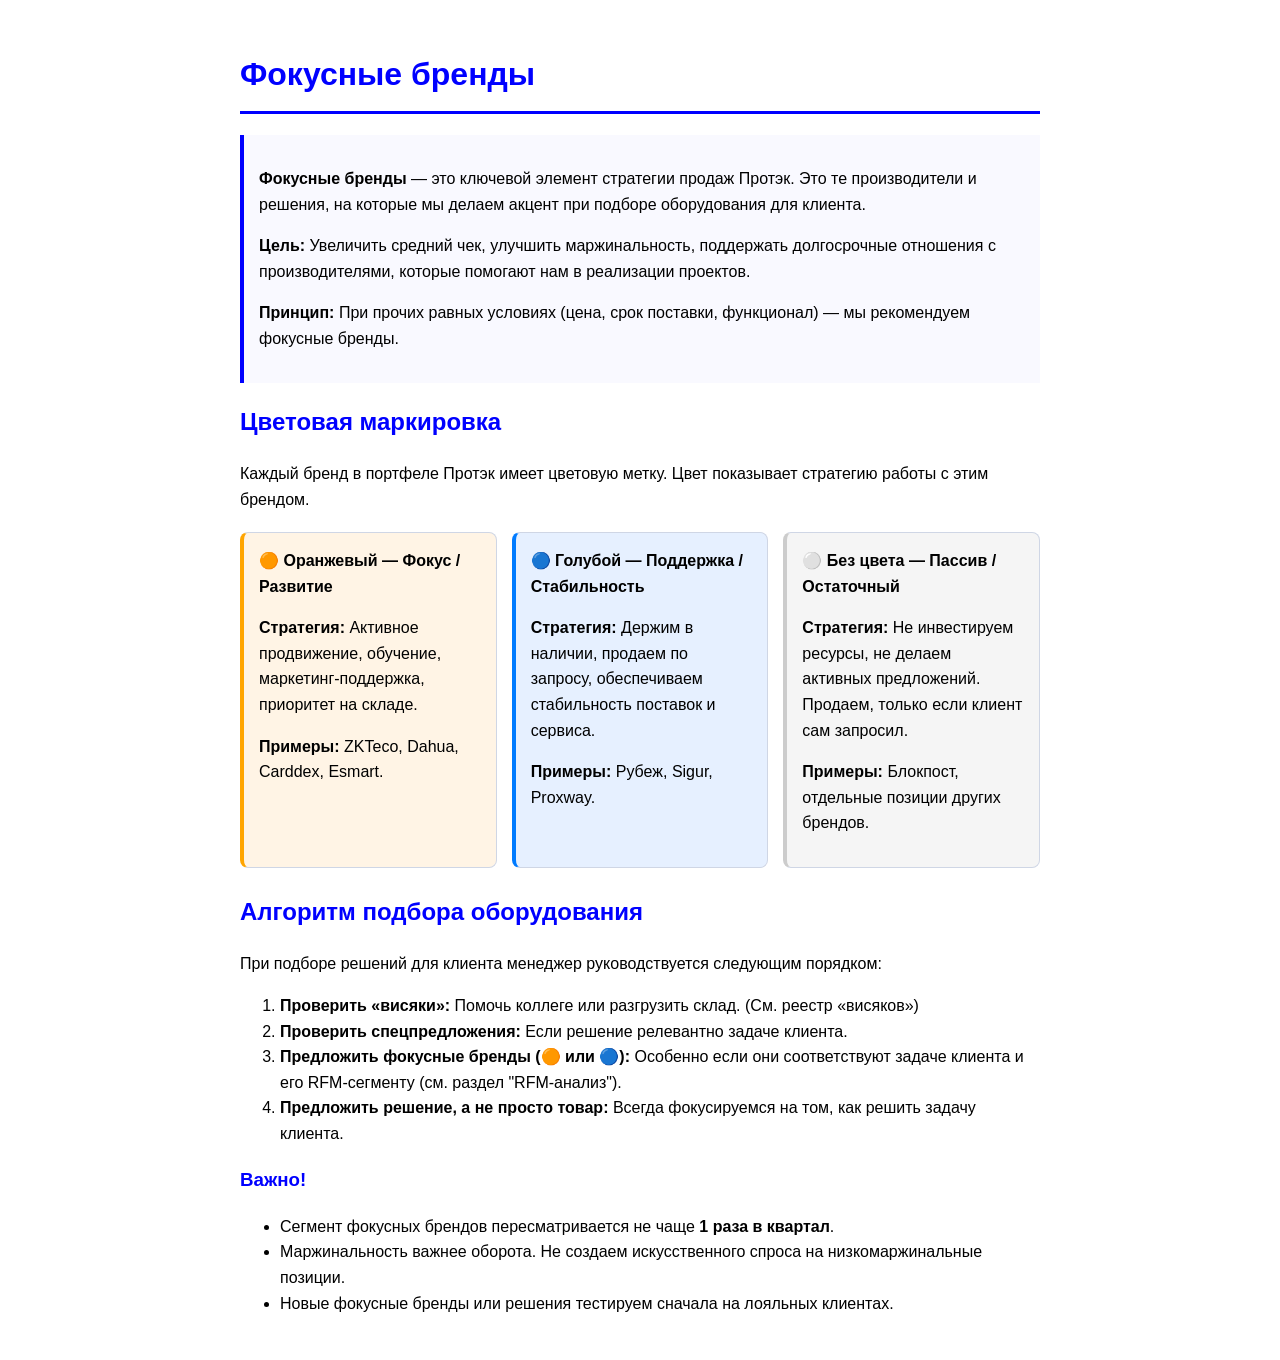
==== fokusnye-brendy.html @ a999ce34 "Rename fokusnye-brendy to fokusnye-brendy.html" ====
<!DOCTYPE html>
<html lang="ru">
<head>
    <meta charset="UTF-8">
    <meta name="viewport" content="width=device-width, initial-scale=1.0">
    <title>Фокусные бренды - Книга продаж Протэк</title>
    <!-- Стили можно вставить в HTML-блок на странице -->
    <style>
        .promek-fokus-section {
            font-family: 'Arial', sans-serif; /* Замените на Actay, если подключен */
            max-width: 800px;
            margin: 0 auto;
            padding: 20px;
            line-height: 1.6;
        }
        .promek-fokus-section h1,
        .promek-fokus-section h2,
        .promek-fokus-section h3 {
            color: #0000ff; /* Основной синий */
        }
        .promek-fokus-section h1 {
            border-bottom: 3px solid #0000ff;
            padding-bottom: 10px;
        }
        .promek-fokus-definition {
            background-color: #f9f9ff; /* Вторичный светлый фон */
            padding: 15px;
            border-left: 4px solid #0000ff;
            margin: 20px 0;
        }
        .promek-fokus-colors-grid {
            display: grid;
            grid-template-columns: repeat(auto-fit, minmax(250px, 1fr));
            gap: 15px;
            margin: 20px 0;
        }
        .promek-fokus-color-card {
            border: 1px solid #cfd6e5;
            border-radius: 8px;
            padding: 15px;
        }
        .promek-fokus-orange { background-color: #fff4e5; border-left: 4px solid #ffa500; } /* Условный оранжевый */
        .promek-fokus-blue { background-color: #e6f0ff; border-left: 4px solid #007bff; } /* Условный голубой */
        .promek-fokus-white { background-color: #f5f5f5; border-left: 4px solid #ccc; } /* Условный "без цвета" */


        .promek-fokus-color-title {
            font-weight: bold;
            margin-bottom: 5px;
        }
        .promek-fokus-algo-title { margin-top: 25px; }
    </style>
</head>
<body>

<div class="promek-fokus-section">

    <h1>Фокусные бренды</h1>

    <div class="promek-fokus-definition">
        <p><strong>Фокусные бренды</strong> — это ключевой элемент стратегии продаж Протэк. Это те производители и решения, на которые мы делаем акцент при подборе оборудования для клиента.</p>
        <p><strong>Цель:</strong> Увеличить средний чек, улучшить маржинальность, поддержать долгосрочные отношения с производителями, которые помогают нам в реализации проектов.</p>
        <p><strong>Принцип:</strong> При прочих равных условиях (цена, срок поставки, функционал) — мы рекомендуем фокусные бренды.</p>
    </div>

    <h2>Цветовая маркировка</h2>
    <p>Каждый бренд в портфеле Протэк имеет цветовую метку. Цвет показывает стратегию работы с этим брендом.</p>

    <div class="promek-fokus-colors-grid">
        <div class="promek-fokus-color-card promek-fokus-orange">
            <div class="promek-fokus-color-title">🟠 Оранжевый — Фокус / Развитие</div>
            <p><strong>Стратегия:</strong> Активное продвижение, обучение, маркетинг-поддержка, приоритет на складе.</p>
            <p><strong>Примеры:</strong> ZKTeco, Dahua, <span class="promek-highlight">Carddex</span>, <span class="promek-highlight">Esmart</span>.</p>
        </div>

        <div class="promek-fokus-color-card promek-fokus-blue">
            <div class="promek-fokus-color-title">🔵 Голубой — Поддержка / Стабильность</div>
            <p><strong>Стратегия:</strong> Держим в наличии, продаем по запросу, обеспечиваем стабильность поставок и сервиса.</p>
            <p><strong>Примеры:</strong> <span class="promek-highlight">Рубеж</span>, Sigur, Proxway.</p>
        </div>

        <div class="promek-fokus-color-card promek-fokus-white">
            <div class="promek-fokus-color-title">⚪ Без цвета — Пассив / Остаточный</div>
            <p><strong>Стратегия:</strong> Не инвестируем ресурсы, не делаем активных предложений. Продаем, только если клиент сам запросил.</p>
            <p><strong>Примеры:</strong> <span class="promek-highlight">Блокпост</span>, отдельные позиции других брендов.</p>
        </div>

    </div>

    <h2 class="promek-fokus-algo-title">Алгоритм подбора оборудования</h2>
    <p>При подборе решений для клиента менеджер руководствуется следующим порядком:</p>
    <ol>
        <li><strong>Проверить «висяки»:</strong> Помочь коллеге или разгрузить склад. (См. реестр «висяков»)</li>
        <li><strong>Проверить спецпредложения:</strong> Если решение релевантно задаче клиента.</li>
        <li><strong>Предложить фокусные бренды (<span style="color:#ffa500;">🟠</span> или <span style="color:#007bff;">🔵</span>):</strong> Особенно если они соответствуют задаче клиента и его RFM-сегменту (см. раздел "RFM-анализ").</li>
        <li><strong>Предложить решение, а не просто товар:</strong> Всегда фокусируемся на том, как решить задачу клиента.</li>
    </ol>

    <h3>Важно!</h3>
    <ul>
        <li>Сегмент фокусных брендов пересматривается не чаще <strong>1 раза в квартал</strong>.</li>
        <li>Маржинальность важнее оборота. Не создаем искусственного спроса на низкомаржинальные позиции.</li>
        <li>Новые фокусные бренды или решения тестируем сначала на лояльных клиентах.</li>
    </ul>

</div>

</body>
</html>
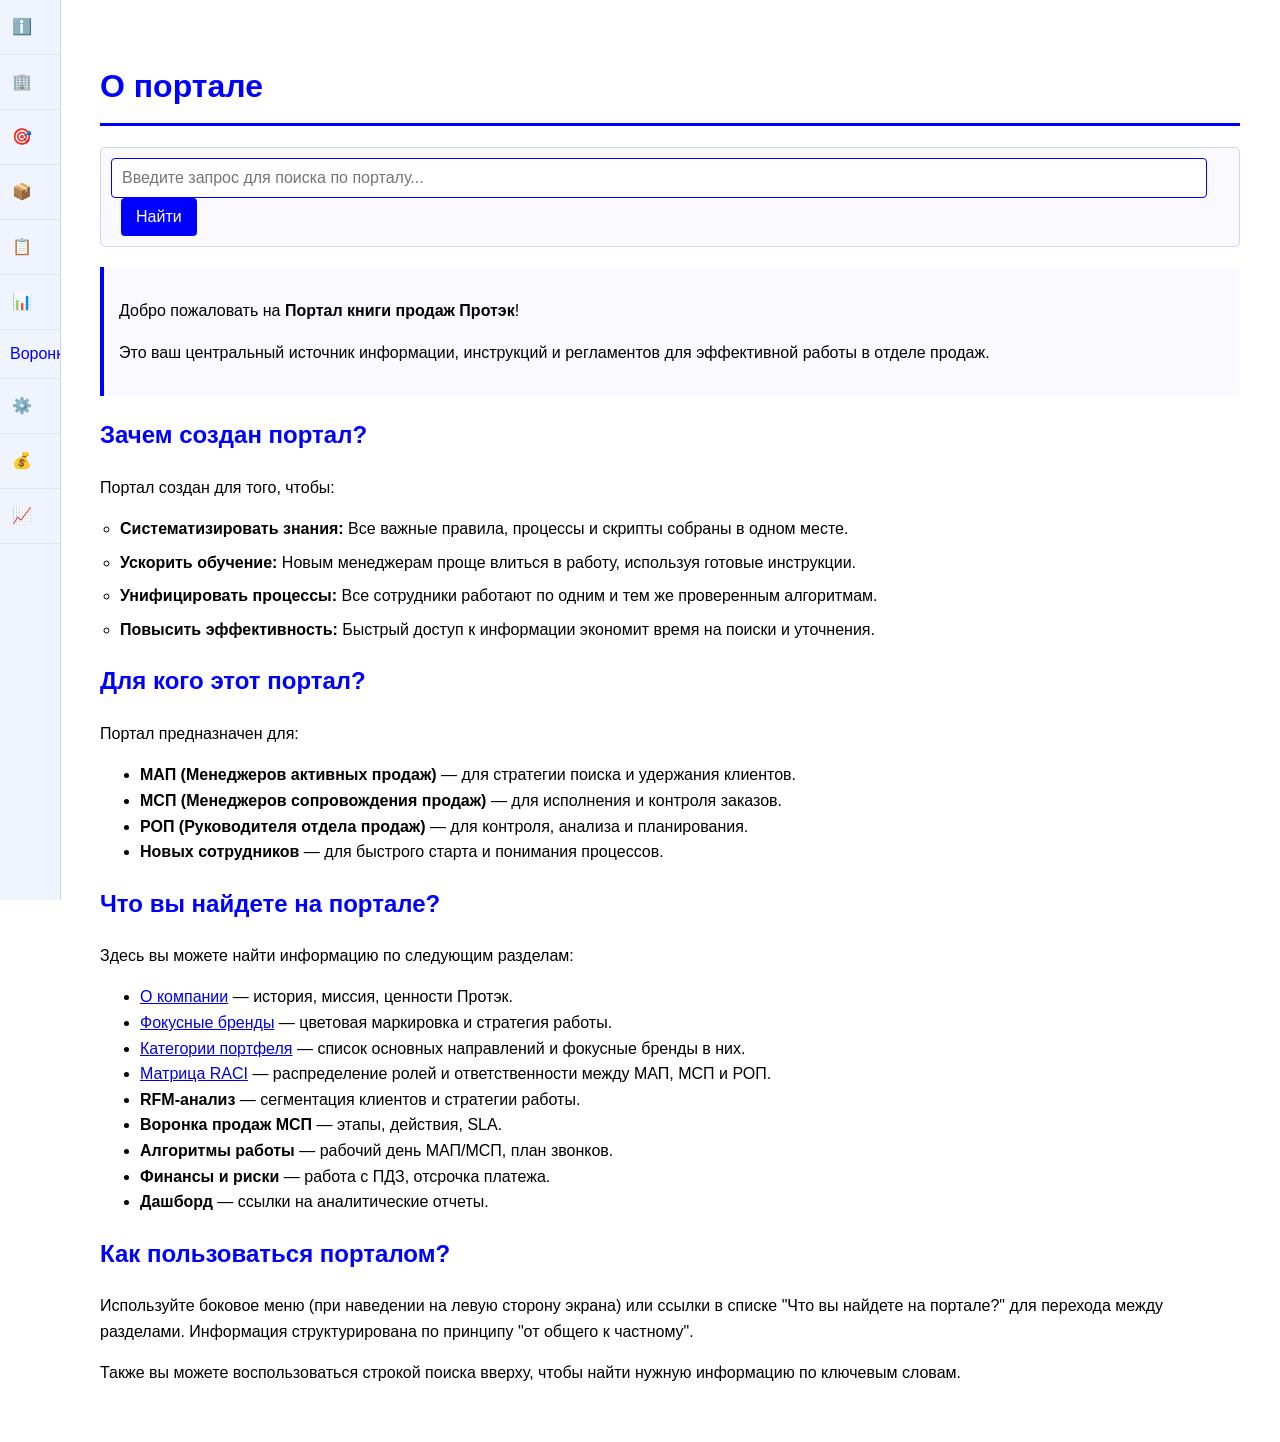
==== commit 1cffde20: "Update fokusnye-brendy.html" ====
--- a/fokusnye-brendy.html
+++ b/fokusnye-brendy.html
@@ -3,107 +3,283 @@
 <head>
     <meta charset="UTF-8">
     <meta name="viewport" content="width=device-width, initial-scale=1.0">
-    <title>Фокусные бренды - Книга продаж Протэк</title>
-    <!-- Стили можно вставить в HTML-блок на странице -->
+    <title>О портале - Книга продаж Протэк</title>
     <style>
-        .promek-fokus-section {
-            font-family: 'Arial', sans-serif; /* Замените на Actay, если подключен */
-            max-width: 800px;
+        /* Сброс отступов для body */
+        body {
+            margin: 0;
+            padding: 0;
+            font-family: Arial, sans-serif;
+            overflow-x: hidden; /* Предотвращаем горизонтальный скролл */
+        }
+
+        /* Контейнер для всей страницы (меню + контент) */
+        .promek-page-container {
+            display: flex;
+            min-height: 100vh; /* Высота на всю высоту окна */
+        }
+
+        /* Стили для бокового меню */
+        .promek-sidebar {
+            width: 60px; /* Ширина в свернутом состоянии */
+            height: 100vh;
+            position: fixed; /* Фиксируем меню слева */
+            top: 0;
+            left: 0;
+            background-color: #f0f4ff; /* Цвет фона меню */
+            transition: width 0.3s ease; /* Плавный переход при наведении */
+            overflow: hidden; /* Скрываем всё, что выходит за границы */
+            z-index: 1000; /* Поверх основного контента */
+            border-right: 1px solid #cfd6e5;
+        }
+
+        /* Стили для элемента меню (ссылки) */
+        .promek-menu-item {
+            color: #0000ff; /* Цвет текста */
+            text-decoration: none;
+            display: block;
+            padding: 15px 10px; /* Отступы для удобства наведения */
+            white-space: nowrap; /* Не переносим текст */
+            overflow: hidden; /* Скрываем текст, пока меню свернуто */
+            transition: padding 0.3s ease; /* Плавный отступ при раскрытии */
+            border-bottom: 1px solid #dfe4f0; /* Легкий разделитель */
+        }
+
+        .promek-menu-item:hover {
+            background-color: #e0e7ff; /* Подсветка при наведении на элемент */
+        }
+
+        /* Стили для иконки (можно использовать Unicode или CSS-прямоугольники) */
+        .promek-menu-icon {
+            display: inline-block;
+            width: 24px;
+            height: 24px;
+            line-height: 24px;
+            text-align: center;
+            font-weight: bold;
+            font-size: 16px;
+            margin-right: 10px; /* Отступ между иконкой и текстом */
+            vertical-align: middle;
+        }
+
+        /* Текст элемента меню */
+        .promek-menu-text {
+            opacity: 0; /* Скрываем текст по умолчанию */
+            visibility: hidden; /* Делаем невидимым */
+            transition: opacity 0.3s ease, visibility 0.3s ease; /* Плавное появление */
+        }
+
+        /* При наведении на sidebar */
+        .promek-sidebar:hover {
+            width: 250px; /* Расширяем меню */
+        }
+
+        .promek-sidebar:hover .promek-menu-text {
+            opacity: 1; /* Показываем текст */
+            visibility: visible; /* Делаем видимым */
+        }
+
+        .promek-sidebar:hover .promek-menu-item {
+            padding: 15px 20px; /* Увеличиваем отступы при раскрытии */
+        }
+
+        /* Основной контент */
+        .promek-main-content {
+            flex: 1; /* Занимает оставшееся место */
+            margin-left: 60px; /* Отступ слева, чтобы не перекрывалось меню */
+            padding: 20px;
+            background-color: #ffffff;
+        }
+
+        /* Стили для основного контента из предыдущей версии */
+        .promek-about-section {
+            /* max-width: 800px; Убираем ограничение ширины, так как теперь есть меню */
             margin: 0 auto;
-            padding: 20px;
+            padding: 20px; /* Уже задано в .promek-main-content, можно убрать дубль */
             line-height: 1.6;
         }
-        .promek-fokus-section h1,
-        .promek-fokus-section h2,
-        .promek-fokus-section h3 {
+        .promek-about-section h1,
+        .promek-about-section h2,
+        .promek-about-section h3 {
             color: #0000ff; /* Основной синий */
         }
-        .promek-fokus-section h1 {
+        .promek-about-section h1 {
             border-bottom: 3px solid #0000ff;
             padding-bottom: 10px;
         }
-        .promek-fokus-definition {
+        /* Удаляем стили для .promek-nav, так как блоки убраны */
+
+        /* Стили для поискового блока */
+        .promek-search-container {
+            margin-bottom: 20px;
+            padding: 10px;
+            background-color: #f9f9ff; /* Легкий фон для выделения блока */
+            border-radius: 5px;
+            border: 1px solid #cfd6e5;
+        }
+        .promek-search-box {
+            width: calc(100% - 22px); /* Ширина с учетом padding'ов и border'ов */
+            padding: 10px;
+            font-size: 16px;
+            border: 1px solid #0000ff; /* Синий бордер */
+            border-radius: 4px;
+            box-sizing: border-box; /* Учитываем padding и border в ширину */
+        }
+        .promek-search-box:focus {
+            outline: none; /* Убираем стандартный outline */
+            box-shadow: 0 0 5px rgba(0, 0, 255, 0.5); /* Добавляем синюю тень при фокусе */
+        }
+        .promek-search-button {
+            padding: 10px 15px;
+            margin-left: 10px;
+            background-color: #0000ff; /* Синий фон кнопки */
+            color: white; /* Белый текст кнопки */
+            border: none; /* Убираем стандартный бордер */
+            border-radius: 4px;
+            cursor: pointer; /* Меняем курсор на "руку" */
+            font-size: 16px;
+        }
+        .promek-search-button:hover {
+            background-color: #0000cc; /* Темнее при наведении */
+        }
+
+
+        .promek-about-intro {
             background-color: #f9f9ff; /* Вторичный светлый фон */
             padding: 15px;
             border-left: 4px solid #0000ff;
             margin: 20px 0;
         }
-        .promek-fokus-colors-grid {
-            display: grid;
-            grid-template-columns: repeat(auto-fit, minmax(250px, 1fr));
-            gap: 15px;
-            margin: 20px 0;
-        }
-        .promek-fokus-color-card {
-            border: 1px solid #cfd6e5;
-            border-radius: 8px;
-            padding: 15px;
-        }
-        .promek-fokus-orange { background-color: #fff4e5; border-left: 4px solid #ffa500; } /* Условный оранжевый */
-        .promek-fokus-blue { background-color: #e6f0ff; border-left: 4px solid #007bff; } /* Условный голубой */
-        .promek-fokus-white { background-color: #f5f5f5; border-left: 4px solid #ccc; } /* Условный "без цвета" */
-
-
-        .promek-fokus-color-title {
-            font-weight: bold;
-            margin-bottom: 5px;
-        }
-        .promek-fokus-algo-title { margin-top: 25px; }
+        .promek-about-goals ul {
+            list-style-type: circle; /* Менее агрессивный маркер */
+            padding-left: 20px;
+        }
+        .promek-about-goals li {
+            margin-bottom: 8px;
+        }
     </style>
 </head>
 <body>
 
-<div class="promek-fokus-section">
-
-    <h1>Фокусные бренды</h1>
-
-    <div class="promek-fokus-definition">
-        <p><strong>Фокусные бренды</strong> — это ключевой элемент стратегии продаж Протэк. Это те производители и решения, на которые мы делаем акцент при подборе оборудования для клиента.</p>
-        <p><strong>Цель:</strong> Увеличить средний чек, улучшить маржинальность, поддержать долгосрочные отношения с производителями, которые помогают нам в реализации проектов.</p>
-        <p><strong>Принцип:</strong> При прочих равных условиях (цена, срок поставки, функционал) — мы рекомендуем фокусные бренды.</p>
-    </div>
-
-    <h2>Цветовая маркировка</h2>
-    <p>Каждый бренд в портфеле Протэк имеет цветовую метку. Цвет показывает стратегию работы с этим брендом.</p>
-
-    <div class="promek-fokus-colors-grid">
-        <div class="promek-fokus-color-card promek-fokus-orange">
-            <div class="promek-fokus-color-title">🟠 Оранжевый — Фокус / Развитие</div>
-            <p><strong>Стратегия:</strong> Активное продвижение, обучение, маркетинг-поддержка, приоритет на складе.</p>
-            <p><strong>Примеры:</strong> ZKTeco, Dahua, <span class="promek-highlight">Carddex</span>, <span class="promek-highlight">Esmart</span>.</p>
+    <div class="promek-page-container">
+        <!-- Боковое меню -->
+        <div class="promek-sidebar">
+            <!-- Элемент меню: О портале (текущая страница) -->
+            <a href="o-portalie" class="promek-menu-item">
+                <span class="promek-menu-icon">ℹ️</span> <!-- Иконка -->
+                <span class="promek-menu-text">О портале</span>
+            </a>
+            <!-- Элемент меню: О компании -->
+            <a href="o-kompanii" class="promek-menu-item">
+                <span class="promek-menu-icon">🏢</span> <!-- Иконка -->
+                <span class="promek-menu-text">О компании</span>
+            </a>
+            <!-- Элемент меню: Фокусные бренды (внешняя ссылка, переход в той же вкладке) -->
+            <a href="https://mafusailn.github.io/Protech/fokusnye-brendy.html" class="promek-menu-item">
+                <span class="promek-menu-icon">🎯</span>
+                <span class="promek-menu-text">Фокусные бренды</span>
+            </a>
+            <!-- Элемент меню: Категории портфеля (внешняя ссылка, переход в той же вкладке) -->
+            <a href="https://mafusailn.github.io/Protech/kategorii-portfelya" class="promek-menu-item">
+                <span class="promek-menu-icon">📦</span>
+                <span class="promek-menu-text">Категории портфеля</span>
+            </a>
+            <!-- Элемент меню: Матрица RACI -->
+            <a href="matrica-raci" class="promek-menu-item">
+                <span class="promek-menu-icon">📋</span> <!-- Иконка -->
+                <span class="promek-menu-text">Матрица RACI</span>
+            </a>
+            <!-- Элемент меню: RFM-анализ (заглушка) -->
+            <a href="#" class="promek-menu-item">
+                <span class="promek-menu-icon">📊</span>
+                <span class="promek-menu-text">RFM-анализ</span>
+            </a>
+            <!-- Элемент меню: Воронка МСП (заглушка) -->
+            <a href="#" class="promek-menu-item">
+                <span class="promek-menu-icon>
+                <span class="promek-menu-text">Воронка МСП</span>
+            </a>
+            <!-- Элемент меню: Алгоритмы (заглушка) -->
+            <a href="#" class="promek-menu-item">
+                <span class="promek-menu-icon">⚙️</span>
+                <span class="promek-menu-text">Алгоритмы работы</span>
+            </a>
+            <!-- Элемент меню: Финансы и риски (заглушка) -->
+            <a href="#" class="promek-menu-item">
+                <span class="promek-menu-icon">💰</span>
+                <span class="promek-menu-text">Финансы и риски</span>
+            </a>
+             <!-- Элемент меню: Дашборд (заглушка) -->
+            <a href="#" class="promek-menu-item">
+                <span class="promek-menu-icon">📈</span>
+                <span class="promek-menu-text">Дашборд</span>
+            </a>
         </div>
 
-        <div class="promek-fokus-color-card promek-fokus-blue">
-            <div class="promek-fokus-color-title">🔵 Голубой — Поддержка / Стабильность</div>
-            <p><strong>Стратегия:</strong> Держим в наличии, продаем по запросу, обеспечиваем стабильность поставок и сервиса.</p>
-            <p><strong>Примеры:</strong> <span class="promek-highlight">Рубеж</span>, Sigur, Proxway.</p>
-        </div>
-
-        <div class="promek-fokus-color-card promek-fokus-white">
-            <div class="promek-fokus-color-title">⚪ Без цвета — Пассив / Остаточный</div>
-            <p><strong>Стратегия:</strong> Не инвестируем ресурсы, не делаем активных предложений. Продаем, только если клиент сам запросил.</p>
-            <p><strong>Примеры:</strong> <span class="promek-highlight">Блокпост</span>, отдельные позиции других брендов.</p>
-        </div>
-
-    </div>
-
-    <h2 class="promek-fokus-algo-title">Алгоритм подбора оборудования</h2>
-    <p>При подборе решений для клиента менеджер руководствуется следующим порядком:</p>
-    <ol>
-        <li><strong>Проверить «висяки»:</strong> Помочь коллеге или разгрузить склад. (См. реестр «висяков»)</li>
-        <li><strong>Проверить спецпредложения:</strong> Если решение релевантно задаче клиента.</li>
-        <li><strong>Предложить фокусные бренды (<span style="color:#ffa500;">🟠</span> или <span style="color:#007bff;">🔵</span>):</strong> Особенно если они соответствуют задаче клиента и его RFM-сегменту (см. раздел "RFM-анализ").</li>
-        <li><strong>Предложить решение, а не просто товар:</strong> Всегда фокусируемся на том, как решить задачу клиента.</li>
-    </ol>
-
-    <h3>Важно!</h3>
-    <ul>
-        <li>Сегмент фокусных брендов пересматривается не чаще <strong>1 раза в квартал</strong>.</li>
-        <li>Маржинальность важнее оборота. Не создаем искусственного спроса на низкомаржинальные позиции.</li>
-        <li>Новые фокусные бренды или решения тестируем сначала на лояльных клиентах.</li>
-    </ul>
-
-</div>
+        <!-- Основной контент страницы (например, "О портале") -->
+        <div class="promek-main-content">
+            <div class="promek-about-section">
+
+                <h1>О портале</h1>
+
+                <!-- Блок поиска -->
+                <div class="promek-search-container">
+                    <form onsubmit="alert('Функция поиска пока в разработке. Введите запрос и нажмите \'Найти\' для демонстрации.'); return false;"> <!-- Временная форма -->
+                        <input type="text" class="promek-search-box" placeholder="Введите запрос для поиска по порталу...">
+                        <button type="submit" class="promek-search-button">Найти</button>
+                    </form>
+                </div>
+                <!-- / Блок поиска -->
+
+                <div class="promek-about-intro">
+                    <p>Добро пожаловать на <strong>Портал книги продаж Протэк</strong>!</p>
+                    <p>Это ваш центральный источник информации, инструкций и регламентов для эффективной работы в отделе продаж.</p>
+                </div>
+
+                <h2>Зачем создан портал?</h2>
+                <p>Портал создан для того, чтобы:</p>
+                <div class="promek-about-goals">
+                    <ul>
+                        <li><strong>Систематизировать знания:</strong> Все важные правила, процессы и скрипты собраны в одном месте.</li>
+                        <li><strong>Ускорить обучение:</strong> Новым менеджерам проще влиться в работу, используя готовые инструкции.</li>
+                        <li><strong>Унифицировать процессы:</strong> Все сотрудники работают по одним и тем же проверенным алгоритмам.</li>
+                        <li><strong>Повысить эффективность:</strong> Быстрый доступ к информации экономит время на поиски и уточнения.</li>
+                    </ul>
+                </div>
+
+                <h2>Для кого этот портал?</h2>
+                <p>Портал предназначен для:</p>
+                <ul>
+                    <li><strong>МАП (Менеджеров активных продаж)</strong> — для стратегии поиска и удержания клиентов.</li>
+                    <li><strong>МСП (Менеджеров сопровождения продаж)</strong> — для исполнения и контроля заказов.</li>
+                    <li><strong>РОП (Руководителя отдела продаж)</strong> — для контроля, анализа и планирования.</li>
+                    <li><strong>Новых сотрудников</strong> — для быстрого старта и понимания процессов.</li>
+                </ul>
+
+                <h2>Что вы найдете на портале?</h2>
+                <p>Здесь вы можете найти информацию по следующим разделам:</p>
+                <ul>
+                    <!-- Ссылки на фактические страницы -->
+                    <li><a href="o-kompanii">О компании</a> — история, миссия, ценности Протэк.</li>
+                    <!-- Внешняя ссылка на Фокусные бренды, переход в той же вкладке -->
+                    <li><a href="https://mafusailn.github.io/Protech/fokusnye-brendy.html">Фокусные бренды</a> — цветовая маркировка и стратегия работы.</li>
+                    <!-- Внешняя ссылка на Категории портфеля, переход в той же вкладке -->
+                    <li><a href="https://mafusailn.github.io/Protech/kategorii-portfelya">Категории портфеля</a> — список основных направлений и фокусные бренды в них.</li>
+                    <li><a href="matrica-raci">Матрица RACI</a> — распределение ролей и ответственности между МАП, МСП и РОП.</li>
+                    <li><strong>RFM-анализ</strong> — сегментация клиентов и стратегии работы.</li>
+                    <li><strong>Воронка продаж МСП</strong> — этапы, действия, SLA.</li>
+                    <li><strong>Алгоритмы работы</strong> — рабочий день МАП/МСП, план звонков.</li>
+                    <li><strong>Финансы и риски</strong> — работа с ПДЗ, отсрочка платежа.</li>
+                    <li><strong>Дашборд</strong> — ссылки на аналитические отчеты.</li>
+                </ul>
+
+                <h2>Как пользоваться порталом?</h2>
+                <p>Используйте боковое меню (при наведении на левую сторону экрана) или ссылки в списке "Что вы найдете на портале?" для перехода между разделами. Информация структурирована по принципу "от общего к частному".</p>
+                <p>Также вы можете воспользоваться строкой поиска вверху, чтобы найти нужную информацию по ключевым словам.</p> <!-- Добавлено упоминание -->
+
+            </div> <!-- Закрывающий тег div .promek-about-section -->
+        </div> <!-- Закрывающий тег div .promek-main-content -->
+    </div> <!-- Закрывающий тег div .promek-page-container -->
 
 </body>
 </html>
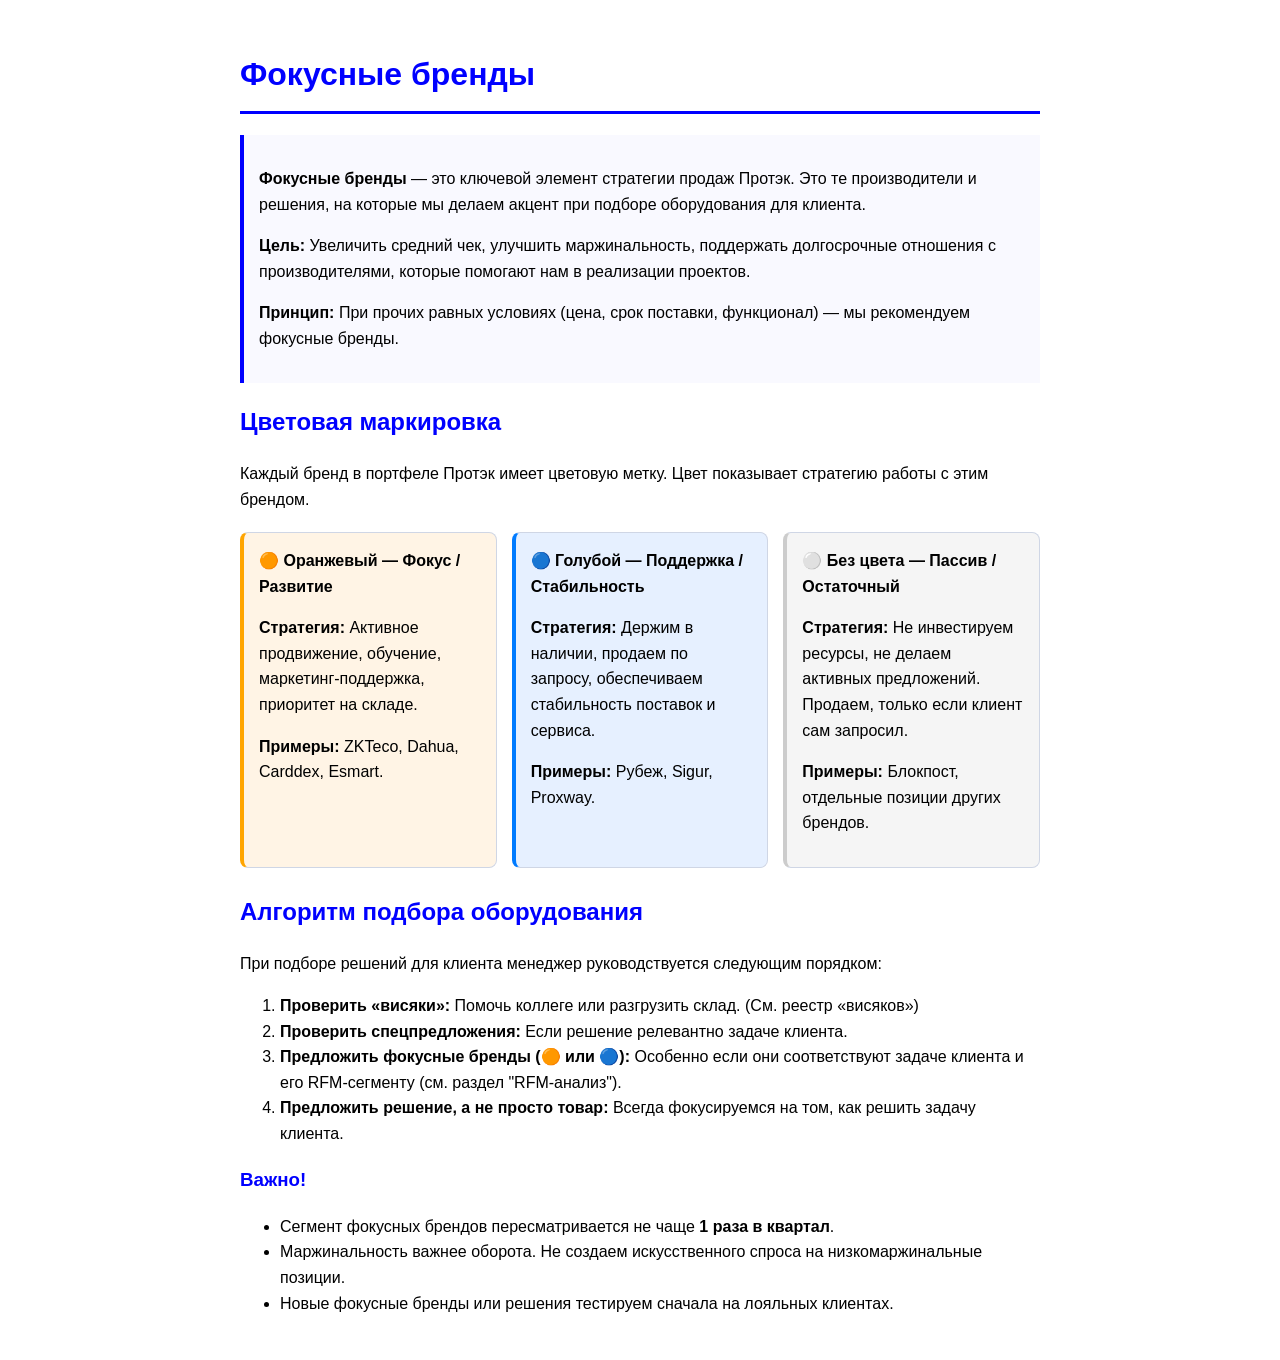
==== commit 2b535cb4: "Update fokusnye-brendy.html" ====
--- a/fokusnye-brendy.html
+++ b/fokusnye-brendy.html
@@ -3,283 +3,107 @@
 <head>
     <meta charset="UTF-8">
     <meta name="viewport" content="width=device-width, initial-scale=1.0">
-    <title>О портале - Книга продаж Протэк</title>
+    <title>Фокусные бренды - Книга продаж Протэк</title>
+    <!-- Стили можно вставить в HTML-блок на странице -->
     <style>
-        /* Сброс отступов для body */
-        body {
-            margin: 0;
-            padding: 0;
-            font-family: Arial, sans-serif;
-            overflow-x: hidden; /* Предотвращаем горизонтальный скролл */
-        }
-
-        /* Контейнер для всей страницы (меню + контент) */
-        .promek-page-container {
-            display: flex;
-            min-height: 100vh; /* Высота на всю высоту окна */
-        }
-
-        /* Стили для бокового меню */
-        .promek-sidebar {
-            width: 60px; /* Ширина в свернутом состоянии */
-            height: 100vh;
-            position: fixed; /* Фиксируем меню слева */
-            top: 0;
-            left: 0;
-            background-color: #f0f4ff; /* Цвет фона меню */
-            transition: width 0.3s ease; /* Плавный переход при наведении */
-            overflow: hidden; /* Скрываем всё, что выходит за границы */
-            z-index: 1000; /* Поверх основного контента */
-            border-right: 1px solid #cfd6e5;
-        }
-
-        /* Стили для элемента меню (ссылки) */
-        .promek-menu-item {
-            color: #0000ff; /* Цвет текста */
-            text-decoration: none;
-            display: block;
-            padding: 15px 10px; /* Отступы для удобства наведения */
-            white-space: nowrap; /* Не переносим текст */
-            overflow: hidden; /* Скрываем текст, пока меню свернуто */
-            transition: padding 0.3s ease; /* Плавный отступ при раскрытии */
-            border-bottom: 1px solid #dfe4f0; /* Легкий разделитель */
-        }
-
-        .promek-menu-item:hover {
-            background-color: #e0e7ff; /* Подсветка при наведении на элемент */
-        }
-
-        /* Стили для иконки (можно использовать Unicode или CSS-прямоугольники) */
-        .promek-menu-icon {
-            display: inline-block;
-            width: 24px;
-            height: 24px;
-            line-height: 24px;
-            text-align: center;
-            font-weight: bold;
-            font-size: 16px;
-            margin-right: 10px; /* Отступ между иконкой и текстом */
-            vertical-align: middle;
-        }
-
-        /* Текст элемента меню */
-        .promek-menu-text {
-            opacity: 0; /* Скрываем текст по умолчанию */
-            visibility: hidden; /* Делаем невидимым */
-            transition: opacity 0.3s ease, visibility 0.3s ease; /* Плавное появление */
-        }
-
-        /* При наведении на sidebar */
-        .promek-sidebar:hover {
-            width: 250px; /* Расширяем меню */
-        }
-
-        .promek-sidebar:hover .promek-menu-text {
-            opacity: 1; /* Показываем текст */
-            visibility: visible; /* Делаем видимым */
-        }
-
-        .promek-sidebar:hover .promek-menu-item {
-            padding: 15px 20px; /* Увеличиваем отступы при раскрытии */
-        }
-
-        /* Основной контент */
-        .promek-main-content {
-            flex: 1; /* Занимает оставшееся место */
-            margin-left: 60px; /* Отступ слева, чтобы не перекрывалось меню */
+        .promek-fokus-section {
+            font-family: 'Arial', sans-serif; /* Замените на Actay, если подключен */
+            max-width: 800px;
+            margin: 0 auto;
             padding: 20px;
-            background-color: #ffffff;
-        }
-
-        /* Стили для основного контента из предыдущей версии */
-        .promek-about-section {
-            /* max-width: 800px; Убираем ограничение ширины, так как теперь есть меню */
-            margin: 0 auto;
-            padding: 20px; /* Уже задано в .promek-main-content, можно убрать дубль */
             line-height: 1.6;
         }
-        .promek-about-section h1,
-        .promek-about-section h2,
-        .promek-about-section h3 {
+        .promek-fokus-section h1,
+        .promek-fokus-section h2,
+        .promek-fokus-section h3 {
             color: #0000ff; /* Основной синий */
         }
-        .promek-about-section h1 {
+        .promek-fokus-section h1 {
             border-bottom: 3px solid #0000ff;
             padding-bottom: 10px;
         }
-        /* Удаляем стили для .promek-nav, так как блоки убраны */
-
-        /* Стили для поискового блока */
-        .promek-search-container {
-            margin-bottom: 20px;
-            padding: 10px;
-            background-color: #f9f9ff; /* Легкий фон для выделения блока */
-            border-radius: 5px;
-            border: 1px solid #cfd6e5;
-        }
-        .promek-search-box {
-            width: calc(100% - 22px); /* Ширина с учетом padding'ов и border'ов */
-            padding: 10px;
-            font-size: 16px;
-            border: 1px solid #0000ff; /* Синий бордер */
-            border-radius: 4px;
-            box-sizing: border-box; /* Учитываем padding и border в ширину */
-        }
-        .promek-search-box:focus {
-            outline: none; /* Убираем стандартный outline */
-            box-shadow: 0 0 5px rgba(0, 0, 255, 0.5); /* Добавляем синюю тень при фокусе */
-        }
-        .promek-search-button {
-            padding: 10px 15px;
-            margin-left: 10px;
-            background-color: #0000ff; /* Синий фон кнопки */
-            color: white; /* Белый текст кнопки */
-            border: none; /* Убираем стандартный бордер */
-            border-radius: 4px;
-            cursor: pointer; /* Меняем курсор на "руку" */
-            font-size: 16px;
-        }
-        .promek-search-button:hover {
-            background-color: #0000cc; /* Темнее при наведении */
-        }
-
-
-        .promek-about-intro {
+        .promek-fokus-definition {
             background-color: #f9f9ff; /* Вторичный светлый фон */
             padding: 15px;
             border-left: 4px solid #0000ff;
             margin: 20px 0;
         }
-        .promek-about-goals ul {
-            list-style-type: circle; /* Менее агрессивный маркер */
-            padding-left: 20px;
+        .promek-fokus-colors-grid {
+            display: grid;
+            grid-template-columns: repeat(auto-fit, minmax(250px, 1fr));
+            gap: 15px;
+            margin: 20px 0;
         }
-        .promek-about-goals li {
-            margin-bottom: 8px;
+        .promek-fokus-color-card {
+            border: 1px solid #cfd6e5;
+            border-radius: 8px;
+            padding: 15px;
         }
+        .promek-fokus-orange { background-color: #fff4e5; border-left: 4px solid #ffa500; } /* Условный оранжевый */
+        .promek-fokus-blue { background-color: #e6f0ff; border-left: 4px solid #007bff; } /* Условный голубой */
+        .promek-fokus-white { background-color: #f5f5f5; border-left: 4px solid #ccc; } /* Условный "без цвета" */
+
+
+        .promek-fokus-color-title {
+            font-weight: bold;
+            margin-bottom: 5px;
+        }
+        .promek-fokus-algo-title { margin-top: 25px; }
     </style>
 </head>
 <body>
 
-    <div class="promek-page-container">
-        <!-- Боковое меню -->
-        <div class="promek-sidebar">
-            <!-- Элемент меню: О портале (текущая страница) -->
-            <a href="o-portalie" class="promek-menu-item">
-                <span class="promek-menu-icon">ℹ️</span> <!-- Иконка -->
-                <span class="promek-menu-text">О портале</span>
-            </a>
-            <!-- Элемент меню: О компании -->
-            <a href="o-kompanii" class="promek-menu-item">
-                <span class="promek-menu-icon">🏢</span> <!-- Иконка -->
-                <span class="promek-menu-text">О компании</span>
-            </a>
-            <!-- Элемент меню: Фокусные бренды (внешняя ссылка, переход в той же вкладке) -->
-            <a href="https://mafusailn.github.io/Protech/fokusnye-brendy.html" class="promek-menu-item">
-                <span class="promek-menu-icon">🎯</span>
-                <span class="promek-menu-text">Фокусные бренды</span>
-            </a>
-            <!-- Элемент меню: Категории портфеля (внешняя ссылка, переход в той же вкладке) -->
-            <a href="https://mafusailn.github.io/Protech/kategorii-portfelya" class="promek-menu-item">
-                <span class="promek-menu-icon">📦</span>
-                <span class="promek-menu-text">Категории портфеля</span>
-            </a>
-            <!-- Элемент меню: Матрица RACI -->
-            <a href="matrica-raci" class="promek-menu-item">
-                <span class="promek-menu-icon">📋</span> <!-- Иконка -->
-                <span class="promek-menu-text">Матрица RACI</span>
-            </a>
-            <!-- Элемент меню: RFM-анализ (заглушка) -->
-            <a href="#" class="promek-menu-item">
-                <span class="promek-menu-icon">📊</span>
-                <span class="promek-menu-text">RFM-анализ</span>
-            </a>
-            <!-- Элемент меню: Воронка МСП (заглушка) -->
-            <a href="#" class="promek-menu-item">
-                <span class="promek-menu-icon>
-                <span class="promek-menu-text">Воронка МСП</span>
-            </a>
-            <!-- Элемент меню: Алгоритмы (заглушка) -->
-            <a href="#" class="promek-menu-item">
-                <span class="promek-menu-icon">⚙️</span>
-                <span class="promek-menu-text">Алгоритмы работы</span>
-            </a>
-            <!-- Элемент меню: Финансы и риски (заглушка) -->
-            <a href="#" class="promek-menu-item">
-                <span class="promek-menu-icon">💰</span>
-                <span class="promek-menu-text">Финансы и риски</span>
-            </a>
-             <!-- Элемент меню: Дашборд (заглушка) -->
-            <a href="#" class="promek-menu-item">
-                <span class="promek-menu-icon">📈</span>
-                <span class="promek-menu-text">Дашборд</span>
-            </a>
+<div class="promek-fokus-section">
+
+    <h1>Фокусные бренды</h1>
+
+    <div class="promek-fokus-definition">
+        <p><strong>Фокусные бренды</strong> — это ключевой элемент стратегии продаж Протэк. Это те производители и решения, на которые мы делаем акцент при подборе оборудования для клиента.</p>
+        <p><strong>Цель:</strong> Увеличить средний чек, улучшить маржинальность, поддержать долгосрочные отношения с производителями, которые помогают нам в реализации проектов.</p>
+        <p><strong>Принцип:</strong> При прочих равных условиях (цена, срок поставки, функционал) — мы рекомендуем фокусные бренды.</p>
+    </div>
+
+    <h2>Цветовая маркировка</h2>
+    <p>Каждый бренд в портфеле Протэк имеет цветовую метку. Цвет показывает стратегию работы с этим брендом.</p>
+
+    <div class="promek-fokus-colors-grid">
+        <div class="promek-fokus-color-card promek-fokus-orange">
+            <div class="promek-fokus-color-title">🟠 Оранжевый — Фокус / Развитие</div>
+            <p><strong>Стратегия:</strong> Активное продвижение, обучение, маркетинг-поддержка, приоритет на складе.</p>
+            <p><strong>Примеры:</strong> ZKTeco, Dahua, <span class="promek-highlight">Carddex</span>, <span class="promek-highlight">Esmart</span>.</p>
         </div>
 
-        <!-- Основной контент страницы (например, "О портале") -->
-        <div class="promek-main-content">
-            <div class="promek-about-section">
+        <div class="promek-fokus-color-card promek-fokus-blue">
+            <div class="promek-fokus-color-title">🔵 Голубой — Поддержка / Стабильность</div>
+            <p><strong>Стратегия:</strong> Держим в наличии, продаем по запросу, обеспечиваем стабильность поставок и сервиса.</p>
+            <p><strong>Примеры:</strong> <span class="promek-highlight">Рубеж</span>, Sigur, Proxway.</p>
+        </div>
 
-                <h1>О портале</h1>
+        <div class="promek-fokus-color-card promek-fokus-white">
+            <div class="promek-fokus-color-title">⚪ Без цвета — Пассив / Остаточный</div>
+            <p><strong>Стратегия:</strong> Не инвестируем ресурсы, не делаем активных предложений. Продаем, только если клиент сам запросил.</p>
+            <p><strong>Примеры:</strong> <span class="promek-highlight">Блокпост</span>, отдельные позиции других брендов.</p>
+        </div>
 
-                <!-- Блок поиска -->
-                <div class="promek-search-container">
-                    <form onsubmit="alert('Функция поиска пока в разработке. Введите запрос и нажмите \'Найти\' для демонстрации.'); return false;"> <!-- Временная форма -->
-                        <input type="text" class="promek-search-box" placeholder="Введите запрос для поиска по порталу...">
-                        <button type="submit" class="promek-search-button">Найти</button>
-                    </form>
-                </div>
-                <!-- / Блок поиска -->
+    </div>
 
-                <div class="promek-about-intro">
-                    <p>Добро пожаловать на <strong>Портал книги продаж Протэк</strong>!</p>
-                    <p>Это ваш центральный источник информации, инструкций и регламентов для эффективной работы в отделе продаж.</p>
-                </div>
+    <h2 class="promek-fokus-algo-title">Алгоритм подбора оборудования</h2>
+    <p>При подборе решений для клиента менеджер руководствуется следующим порядком:</p>
+    <ol>
+        <li><strong>Проверить «висяки»:</strong> Помочь коллеге или разгрузить склад. (См. реестр «висяков»)</li>
+        <li><strong>Проверить спецпредложения:</strong> Если решение релевантно задаче клиента.</li>
+        <li><strong>Предложить фокусные бренды (<span style="color:#ffa500;">🟠</span> или <span style="color:#007bff;">🔵</span>):</strong> Особенно если они соответствуют задаче клиента и его RFM-сегменту (см. раздел "RFM-анализ").</li>
+        <li><strong>Предложить решение, а не просто товар:</strong> Всегда фокусируемся на том, как решить задачу клиента.</li>
+    </ol>
 
-                <h2>Зачем создан портал?</h2>
-                <p>Портал создан для того, чтобы:</p>
-                <div class="promek-about-goals">
-                    <ul>
-                        <li><strong>Систематизировать знания:</strong> Все важные правила, процессы и скрипты собраны в одном месте.</li>
-                        <li><strong>Ускорить обучение:</strong> Новым менеджерам проще влиться в работу, используя готовые инструкции.</li>
-                        <li><strong>Унифицировать процессы:</strong> Все сотрудники работают по одним и тем же проверенным алгоритмам.</li>
-                        <li><strong>Повысить эффективность:</strong> Быстрый доступ к информации экономит время на поиски и уточнения.</li>
-                    </ul>
-                </div>
+    <h3>Важно!</h3>
+    <ul>
+        <li>Сегмент фокусных брендов пересматривается не чаще <strong>1 раза в квартал</strong>.</li>
+        <li>Маржинальность важнее оборота. Не создаем искусственного спроса на низкомаржинальные позиции.</li>
+        <li>Новые фокусные бренды или решения тестируем сначала на лояльных клиентах.</li>
+    </ul>
 
-                <h2>Для кого этот портал?</h2>
-                <p>Портал предназначен для:</p>
-                <ul>
-                    <li><strong>МАП (Менеджеров активных продаж)</strong> — для стратегии поиска и удержания клиентов.</li>
-                    <li><strong>МСП (Менеджеров сопровождения продаж)</strong> — для исполнения и контроля заказов.</li>
-                    <li><strong>РОП (Руководителя отдела продаж)</strong> — для контроля, анализа и планирования.</li>
-                    <li><strong>Новых сотрудников</strong> — для быстрого старта и понимания процессов.</li>
-                </ul>
-
-                <h2>Что вы найдете на портале?</h2>
-                <p>Здесь вы можете найти информацию по следующим разделам:</p>
-                <ul>
-                    <!-- Ссылки на фактические страницы -->
-                    <li><a href="o-kompanii">О компании</a> — история, миссия, ценности Протэк.</li>
-                    <!-- Внешняя ссылка на Фокусные бренды, переход в той же вкладке -->
-                    <li><a href="https://mafusailn.github.io/Protech/fokusnye-brendy.html">Фокусные бренды</a> — цветовая маркировка и стратегия работы.</li>
-                    <!-- Внешняя ссылка на Категории портфеля, переход в той же вкладке -->
-                    <li><a href="https://mafusailn.github.io/Protech/kategorii-portfelya">Категории портфеля</a> — список основных направлений и фокусные бренды в них.</li>
-                    <li><a href="matrica-raci">Матрица RACI</a> — распределение ролей и ответственности между МАП, МСП и РОП.</li>
-                    <li><strong>RFM-анализ</strong> — сегментация клиентов и стратегии работы.</li>
-                    <li><strong>Воронка продаж МСП</strong> — этапы, действия, SLA.</li>
-                    <li><strong>Алгоритмы работы</strong> — рабочий день МАП/МСП, план звонков.</li>
-                    <li><strong>Финансы и риски</strong> — работа с ПДЗ, отсрочка платежа.</li>
-                    <li><strong>Дашборд</strong> — ссылки на аналитические отчеты.</li>
-                </ul>
-
-                <h2>Как пользоваться порталом?</h2>
-                <p>Используйте боковое меню (при наведении на левую сторону экрана) или ссылки в списке "Что вы найдете на портале?" для перехода между разделами. Информация структурирована по принципу "от общего к частному".</p>
-                <p>Также вы можете воспользоваться строкой поиска вверху, чтобы найти нужную информацию по ключевым словам.</p> <!-- Добавлено упоминание -->
-
-            </div> <!-- Закрывающий тег div .promek-about-section -->
-        </div> <!-- Закрывающий тег div .promek-main-content -->
-    </div> <!-- Закрывающий тег div .promek-page-container -->
+</div>
 
 </body>
 </html>
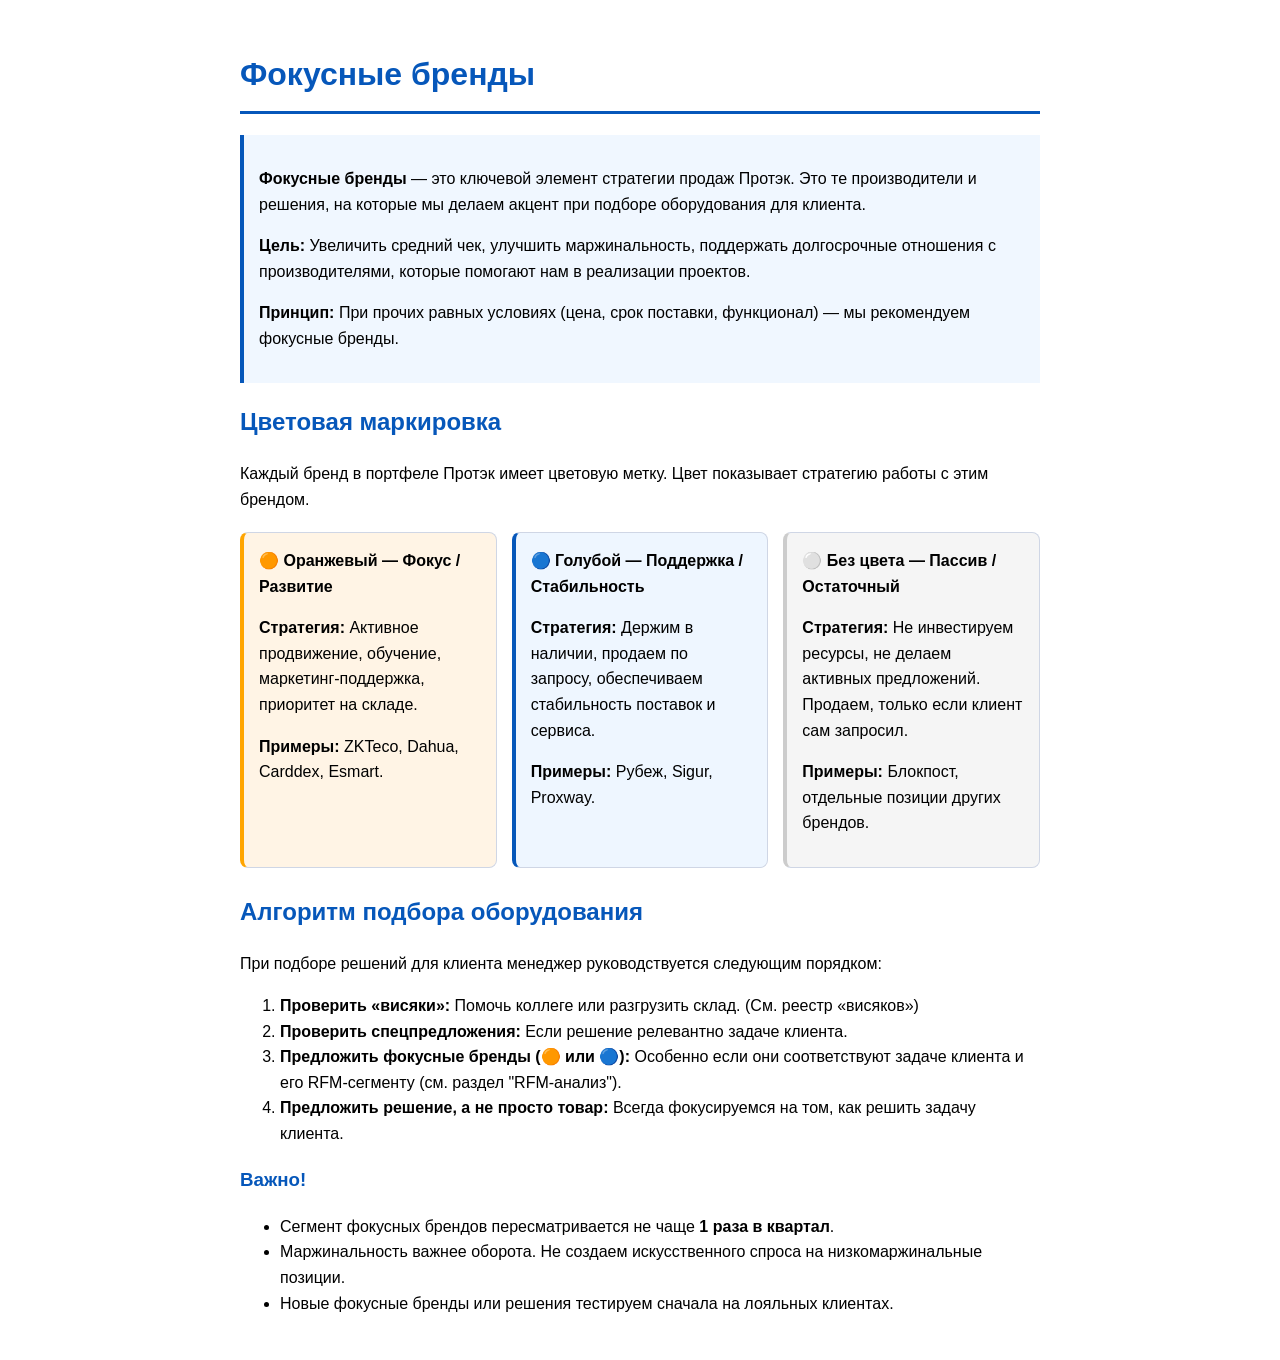
==== commit 9b0912a1: "Update fokusnye-brendy.html" ====
--- a/fokusnye-brendy.html
+++ b/fokusnye-brendy.html
@@ -16,16 +16,16 @@
         .promek-fokus-section h1,
         .promek-fokus-section h2,
         .promek-fokus-section h3 {
-            color: #0000ff; /* Основной синий */
+            color: #0657ba; /* Основной синий */
         }
         .promek-fokus-section h1 {
-            border-bottom: 3px solid #0000ff;
+            border-bottom: 3px solid #0657ba;
             padding-bottom: 10px;
         }
         .promek-fokus-definition {
-            background-color: #f9f9ff; /* Вторичный светлый фон */
+            background-color: #f0f7ff; /* Вторичный светлый фон */
             padding: 15px;
-            border-left: 4px solid #0000ff;
+            border-left: 4px solid #0657ba;
             margin: 20px 0;
         }
         .promek-fokus-colors-grid {
@@ -40,7 +40,7 @@
             padding: 15px;
         }
         .promek-fokus-orange { background-color: #fff4e5; border-left: 4px solid #ffa500; } /* Условный оранжевый */
-        .promek-fokus-blue { background-color: #e6f0ff; border-left: 4px solid #007bff; } /* Условный голубой */
+        .promek-fokus-blue { background-color: #eef6ff; border-left: 4px solid #0657ba; } /* Условный голубой */
         .promek-fokus-white { background-color: #f5f5f5; border-left: 4px solid #ccc; } /* Условный "без цвета" */
 
 
@@ -92,7 +92,7 @@
     <ol>
         <li><strong>Проверить «висяки»:</strong> Помочь коллеге или разгрузить склад. (См. реестр «висяков»)</li>
         <li><strong>Проверить спецпредложения:</strong> Если решение релевантно задаче клиента.</li>
-        <li><strong>Предложить фокусные бренды (<span style="color:#ffa500;">🟠</span> или <span style="color:#007bff;">🔵</span>):</strong> Особенно если они соответствуют задаче клиента и его RFM-сегменту (см. раздел "RFM-анализ").</li>
+        <li><strong>Предложить фокусные бренды (<span style="color:#ffa500;">🟠</span> или <span style="color:#0657ba;">🔵</span>):</strong> Особенно если они соответствуют задаче клиента и его RFM-сегменту (см. раздел "RFM-анализ").</li>
         <li><strong>Предложить решение, а не просто товар:</strong> Всегда фокусируемся на том, как решить задачу клиента.</li>
     </ol>
 
